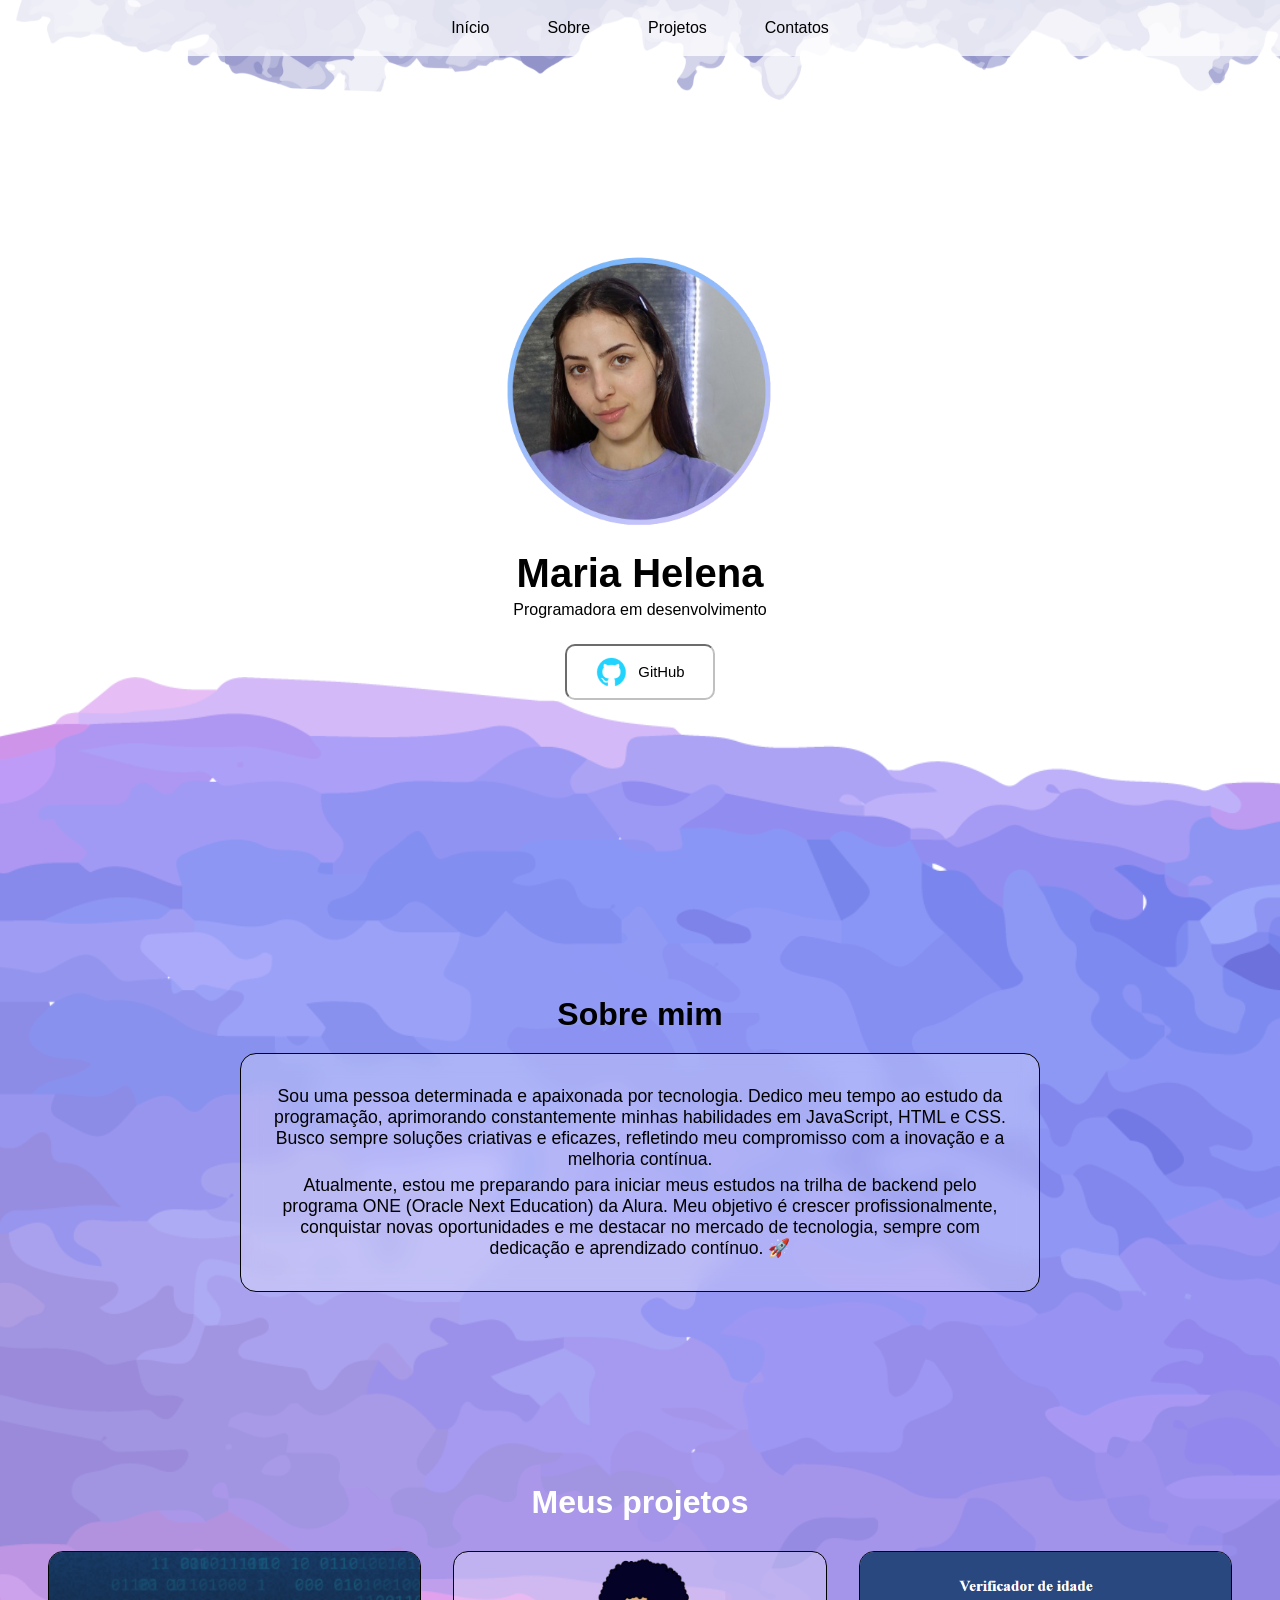
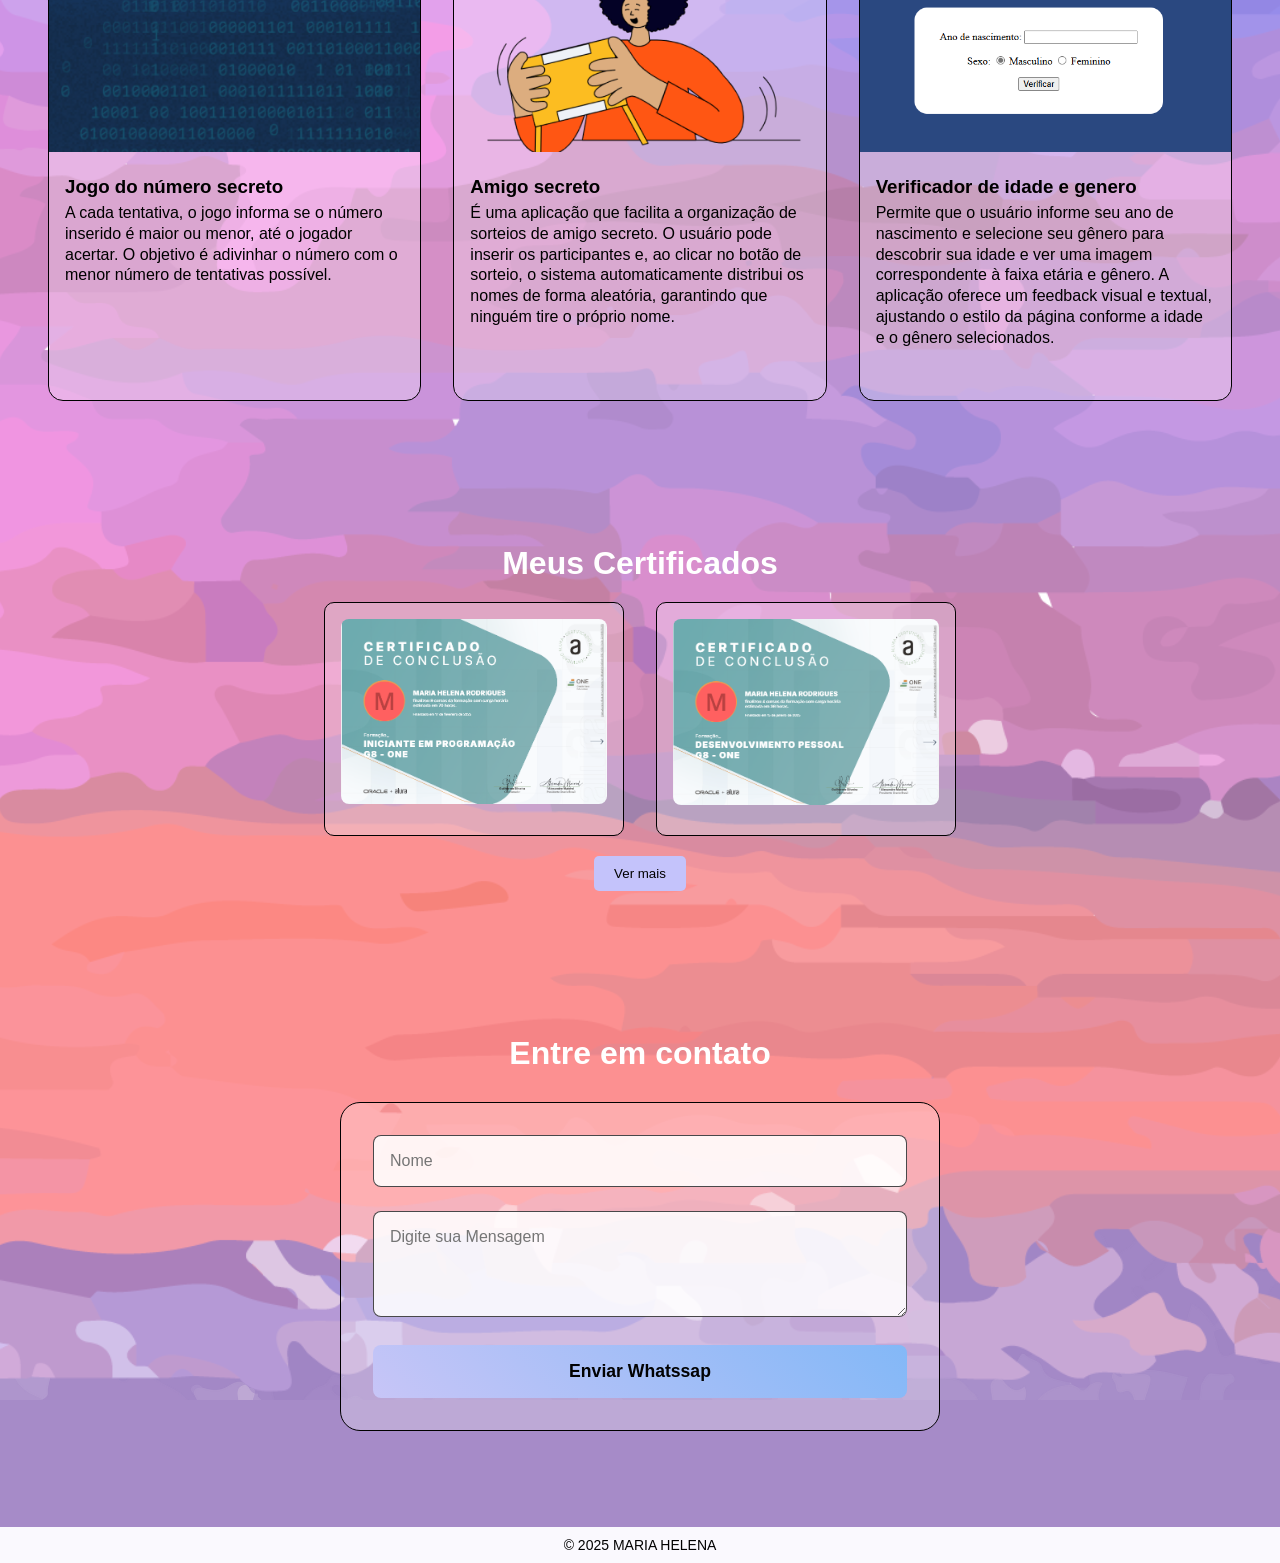
==== index.html @ f303cfcf "Primeiro commit do portfólio" ====
<!DOCTYPE html>
<html lang="en">

<head>
    <meta charset="UTF-8">
    <meta name="viewport" content="width=device-width, initial-scale=1.0">
    <title>portifólio maria helena</title>
    <link rel="stylesheet" href="style.css">
</head>

<body>
    <div class="particulas"></div>

    <nav class="navegacao">
        <ul class="menu">
            <li>
                <a href="#inicio" class="menu__link">Início</a>
            </li>
            <li>
                <a href="#sobre" class="menu__link">Sobre</a>
            </li>
            <li>
                <a href="#projetos" class="menu__link">Projetos</a>
            </li>
            <li>
                <a href="#contatos" class="menu__link">Contatos</a>
            </li>
        </ul>
    </nav>

    <main id="inicio" class="cabecalho">

        <img src="img/foto perfil (1).png" alt="foto perfil" class="foto-perfil-desktop">
        <img src="img/foto perfil 2.png" alt="foto perfil" class="foto-perfil-celular">
        <h1 class="cabecalho__titulo"> Maria Helena</h1>
        <p class="cabecalho__paragrafo">Programadora em desenvolvimento</p>
        <a class="botao-github" href="https://github.com/mariah-1?tab=repositories"> <img
                src="img/github.png">GitHub</a>

    </main>

    <section id="sobre" class="sobre">
        <h2 class="sobre__titulo">Sobre mim</h2>
        <div class="sobre__caixa">
            <p class="sobre__paragrafo">Sou uma pessoa determinada e apaixonada por tecnologia. Dedico meu tempo ao
                estudo da programação, aprimorando constantemente minhas habilidades em JavaScript, HTML e CSS. Busco
                sempre soluções criativas e eficazes, refletindo meu compromisso com a inovação e a melhoria contínua.
            </p>
            <p class="sobre__paragrafo1">Atualmente, estou me preparando para iniciar meus estudos na trilha de backend
                pelo programa ONE (Oracle Next Education) da Alura. Meu objetivo é crescer profissionalmente, conquistar
                novas oportunidades e me destacar no mercado de tecnologia, sempre com dedicação e aprendizado contínuo.
                🚀</p>
        </div>
    </section>

    <section id="projetos" class="projetos">
        <h2 class="projetos__titulo">Meus projetos</h2>
        <div class="projetos__caixa">

            <div class="projetos__card">
                <a class="linkProjetos" href="https://jogo-numero-secreto-blue-two.vercel.app/" target="_blank">
                    <img src="img/jogo-do-numero.png" alt="projeto 1" class="projetos__imagem">
                    <h3 class="titulo-projetos">Jogo do número secreto</h3>
                    <p class="paragrafo-projetos">A cada tentativa, o jogo informa se o número inserido é maior ou
                        menor, até o jogador acertar. O objetivo é adivinhar o número com o menor número de tentativas
                        possível.</p>
                </a>
            </div>

            <div class="projetos__card">
                <a class="linkProjetos" href="https://amigo-secreto22.vercel.app/" target="_blank">
                    <img src="img/amigo-secreto.png" alt="projeto 2" class="projetos__imagem">
                    <h3 class="titulo-projetos">Amigo secreto</h3>
                    <p class="paragrafo-projetos">É uma aplicação que facilita a organização de sorteios de amigo
                        secreto. O usuário pode inserir os participantes e, ao clicar no botão de sorteio, o sistema
                        automaticamente distribui os nomes de forma aleatória, garantindo que ninguém tire o próprio
                        nome.</p>
                </a>
            </div>

            <div class="projetos__card">
                <a class="linkProjetos" href="https://verificador-de-idade-alpha.vercel.app/" target="_blank">
                    <img src="img/verificador.png" alt="projeto 3" class="projetos__imagem">
                    <h3 class="titulo-projetos">Verificador de idade e genero</h3>
                    <p class="paragrafo-projetos">Permite que o usuário informe seu ano de nascimento e selecione seu
                        gênero para descobrir sua idade e ver uma imagem correspondente à faixa etária e gênero. A
                        aplicação oferece um feedback visual e textual, ajustando o estilo da página conforme a idade e
                        o gênero selecionados.</p>
                </a>
            </div>

        </div>

    </section>

    <section id="certificados" class="certificados">
        <h2 class="certificados__titulo">Meus Certificados</h2>
        <div class="certificados__caixa">
            <div class="certificado">
                <a href="https://cursos.alura.com.br/user/mariaah1211/degree-logica-de-programacao-grupo8-one-855206/certificate">
                <img src="img/certificado.png" alt="Certificado 1" class="certificado__imagem">
                </a>

            </div>
            <div class="certificado">
                <a href="https://cursos.alura.com.br/user/mariaah1211/degree-desenvolvimento-pessoal-grupo8-one-855197/certificate">
                <img src="img/certificado02.png" alt="Certificado 2" class="certificado__imagem">
                </a>

            </div>
            <div class="certificado certificado--oculto">
                <a href="https://cursos.alura.com.br/user/mariaah1211/course/chatgpt-otimizando-qualidade-resultados/certificate">
                <img src="img/certificado03.png" alt="Certificado 3" class="certificado__imagem">
                </a>

            </div>
            <div class="certificado certificado--oculto">
                <a href="https://cursos.alura.com.br/user/mariaah1211/course/git-github-compartilhando-colaborando-projetos/certificate">
                <img src="img/certificado04.png" alt="Certificado 4" class="certificado__imagem">
                </a>

            </div>
        </div>
        <button id="verMaisBtn" class="ver-mais-btn">Ver mais</button>
    </section>



    <section id="contatos" class="contatos">
        <h2 class="contatos__titulo">Entre em contato</h2>

        <form id="formulario" class="formulario-contato" onsubmit="enviarWhats(event)">
            <div class="quadrado-text-form">
                <input placeholder="Nome" class="campo-form" id="nome">
            </div>
            <div class="quadrado-text-form">
                <textarea class="campo-form" placeholder="Digite sua Mensagem" rows="4" id="mensagem"></textarea>
            </div>

            <button type="submit" class="botao-form">Enviar Whatssap</button>
        </form>

    </section>

    <script>
        function enviarWhats(event) {
            event.preventDefault()

            var nome = document.getElementById('nome').value
            var mensagem = document.getElementById('mensagem').value
            var telefone = '5543991866599'

            var texto = `Olá! Me chamo ${nome}, ${mensagem}`
            var msgFormatada = encodeURIComponent(texto)

            var url = `https://wa.me/${telefone}?text=${msgFormatada}`

            console.log(url)

            window.open(url, '_blank')
        }

        document.getElementById('verMaisBtn').addEventListener('click', function () {

            var certificadosOcultos = document.querySelectorAll('.certificado--oculto');

            certificadosOcultos.forEach(function (certificado) {
                certificado.style.display = 'block';
            });
            this.style.display = 'none';
        });

    </script>
</body>
<footer>
    <p>&copy; 2025 MARIA HELENA</p>
  </footer>

</html>
---- style.css ----
* {
    margin: 0;
    padding: 0;
    box-sizing: border-box;
    font-family: 'Lucida Sans', 'Lucida Sans Regular', 'Lucida Grande', 'Lucida Sans Unicode', Geneva, Verdana, sans-serif;
}

html,
body {
    overflow-x: hidden;
}

body {
    overflow-x: hidden;
    color: white;
    background-image: url('img/fundo.png');
    background-color: #A68BC8;
    background-repeat: no-repeat;
    height: 100%;
}

.navegacao {
    top: 0;
    background: rgba(255, 255, 255, 0.753);
    width: 100%;
    z-index: 100;
    padding: 1.5%;
    position: fixed;
}

.menu {
    display: flex;
    justify-content: center;
    list-style: none;
    gap: 3rem;

}

.menu__link {
    text-decoration: none;
    color: black;
    font-weight: 500;
    position: relative;
    padding: 5px;
    scroll-behavior: smooth;
}

.menu__link::before {
    content: '';
    height: 2px;
    width: 0%;
    position: absolute;
    bottom: 0;
    left: 0;
    background-image: radial-gradient(#3a1e58, #7168f0);
    transition: width 0.5s ease;
    scroll-behavior: smooth;
}

.menu__link:hover::before {
    width: 100%;
    scroll-behavior: smooth;
}

.cabecalho {
    height: 100vh;
    display: flex;
    justify-content: center;
    align-items: center;
    flex-direction: column;
}

.foto-perfil-celular {
    display: none;
}

.foto-perfil-desktop {
    display: block;
    width: 700px;
    height: 400px;
    animation: flutuar 3s ease-in-out infinite;
    margin-left: -20px;
}

.cabecalho__titulo {
    display: flex;
    margin-top: -50px;
    color: black;
}

.cabecalho__paragrafo {
    font-size: 1rem;
    padding: 5px;
    color: black;
}

.botao-github {
    display: flex;
    gap: 10px;
    border-style: inset;
    border-width: 2px;
    border-color: #c0c0c0;
    padding: 10px;
    width: 150px;
    text-align: center;
    border-radius: 10px;
    font-size: 0.93rem;
    padding: 10px 0;
    text-decoration: none;
    color: black;
    pointer-events: auto;
    z-index: 2;
    justify-content: center;
    align-items: center;
    margin-top: 20px;
}

.botao-github:hover {
    background-color: #919191;
    color: var white;
}

h1 {
    color: white;
    font-weight: bold;
    font-size: 2.5rem;
}

.sobre {
    padding: 6rem 3rem;
}

.sobre__titulo {
    font-size: 2rem;
    color: black;
    text-align: center;
    margin-bottom: 20px;
}

.sobre__caixa {
    padding: 2rem;
    max-width: 800px;
    margin: 0 auto;
    border-radius: 16px;
    border: 1px solid black;
    backdrop-filter: blur(10px);
    background: rgba(255, 255, 255, 0.253);

}

.sobre__paragrafo {
    text-align: center;
    font-size: 1.1rem;
    margin-bottom: 5px;
    color: black;
}

.sobre__paragrafo1 {
    text-align: center;
    font-size: 1.1rem;
    color: black;
}

.projetos {
    padding: 6rem 3rem;
    scroll-behavior: smooth;
}

.projetos__titulo {
    font-size: 2rem;
    margin-bottom: 30px;
    text-align: center;
}

.projetos__caixa {
    display: flex;
    flex-direction: row;
    gap: 2rem;

}

.linkProjetos {
    text-decoration: none;
}

.projetos__card {
    background: rgba(255, 255, 255, 0.253);
    overflow: hidden;
    border: 1px solid black;
    border-radius: 15px;
    transition: all 0.5s ease;
    cursor: pointer;
    text-transform: none;
    width: 400px;
    margin: auto;
    height: 450px;
}

.projetos__card:hover {
    box-shadow: 0 10px 20px rgba(150, 108, 248, 0.63);
    transform: translateY(-10px) scale(1.03);
}

.projetos__imagem {
    height: 200px;
    width: 100%;
    object-fit: cover;
}

.titulo-projetos {
    color: white;
    padding: 0rem 1rem;
    padding-top: 20px;
    padding-bottom: 5px;
    color: black;
}

.paragrafo-projetos {
    color: white;
    line-height: 1.3rem;
    padding: 0 1rem;
    padding-bottom: 20px;
    color: black;
}

.certificados {
    padding: 3rem;
    text-align: center;
    white-space: nowrap;
    scroll-behavior: smooth;
}

.certificados__titulo {
    font-size: 2rem;
    margin-bottom: 20px;
    color: white;
}

.certificados__caixa {
    display: flex;
    gap: 2rem;
    justify-content: center;
    flex-wrap: wrap;
}

.certificado:hover {
    cursor: pointer;
    background: #5252527e;
}

.certificado {
    background-color: rgba(255, 255, 255, 0.253);
    border: 1px solid black;
    border-radius: 10px;
    padding: 1rem;
    width: 300px;
    text-align: center;
}

.certificado__imagem {
    width: 100%;
    border-radius: 8px;
    margin-bottom: 10px;
}

.certificado--oculto {
    display: none;
}

.ver-mais-btn {
    background-color: #C4C3FB;
    color: #000000;
    border: none;
    padding: 10px 20px;
    border-radius: 5px;
    cursor: pointer;
    margin-top: 20px;
}

.ver-mais-btn:hover {
    background-color: #9797c7;
}

.contatos {
    padding: 6rem 3rem;
    text-align: center;
}

.contatos__titulo {
    font-size: 2rem;
    margin-bottom: 30px;
}


.formulario-contato {
    background: rgba(255, 255, 255, 0.253);
    padding: 2rem;
    max-width: 600px;
    margin: 0 auto;
    border: 1px solid black;
    border-radius: 20px;
}

.quadrado-text-form {
    margin-bottom: 1.5rem;
}

.campo-form {
    width: 100%;
    padding: 1rem;
    border-radius: 8px;
    color: black;
    background: #ffffffde;
    border: 1px solid #484749fd;
    outline: none;
    font-size: 1rem;
}

.campo-form:focus {
    border-color: #3c207e;
    box-shadow: 0 0 10px #5fa2fabe;
}

.botao-form {
    color: #020202;
    font-size: 1.1rem;
    background: linear-gradient(45deg, #C7C5F7, #83B8F7);
    padding: 1rem 2rem;
    border: none;
    border-radius: 8px;
    cursor: pointer;
    font-weight: bold;
    width: 100%;
    transition: all 0.5s ease;
}

.botao-form:hover {
    transform: translateY(-4px);
}

footer {
    background-color: #FAF9FE;
    color: black;
    text-align: center;
    padding: 10px;
    font-size: 14px;
    position: relative;
    bottom: 0;
    width: 100%;
}

@keyframes flutuar {

    0%,
    100% {
        transform: translateY(0);
    }

    50% {
        transform: translateY(-20px);
    }
}

@media (max-width: 768px) {

    .menu {
        gap: 1rem;
        margin: auto;
        padding: 1.5%;
        width: 90%;
    }

    .foto-perfil-desktop {
        display: none;
    }

    .foto-perfil-celular {
        display: block;
        width: 100%;
        max-width: 300px;
        animation: flutuar 3s ease-in-out infinite;
        animation: flutuar 3s ease-in-out infinite;
        margin-top: -10%;
        margin: 20%;
    }

    .cabecalho__titulo {
        font-size: 2.2rem;
    }

    .sobre {
        padding: 6rem 2rem 0;
    }

    .sobre__caixa {
        padding: 1rem;
    }

    .projetos {
        padding: 6rem 2rem 3rem;
    }

    .projetos__caixa {
        flex-direction: column;
        max-width: 100%;
        margin: auto;
        box-sizing: border-box;
    }

    .projetos__caixa {
        gap: 2rem;
        margin: auto;
    }

    .projetos__card {
        background: rgba(255, 255, 255, 0.253);
        overflow: hidden;
        border: 1px solid black;
        border-radius: 15px;
        transition: all 0.5s ease;
        cursor: pointer;
        text-transform: none;
        width: 300px;
        margin: auto;
        height: 455px;
    }

    .titulo-projetos {
        text-align: center;
        padding: 1rem 0;
    }

    .paragrafo-projetos {
        text-align: center;
        padding: 0 0.2rem;
    }

    .certificados {
        text-align: center;
    }

    .contatos {
        padding: 3rem 1rem 3rem;
        text-align: center;
    }
}
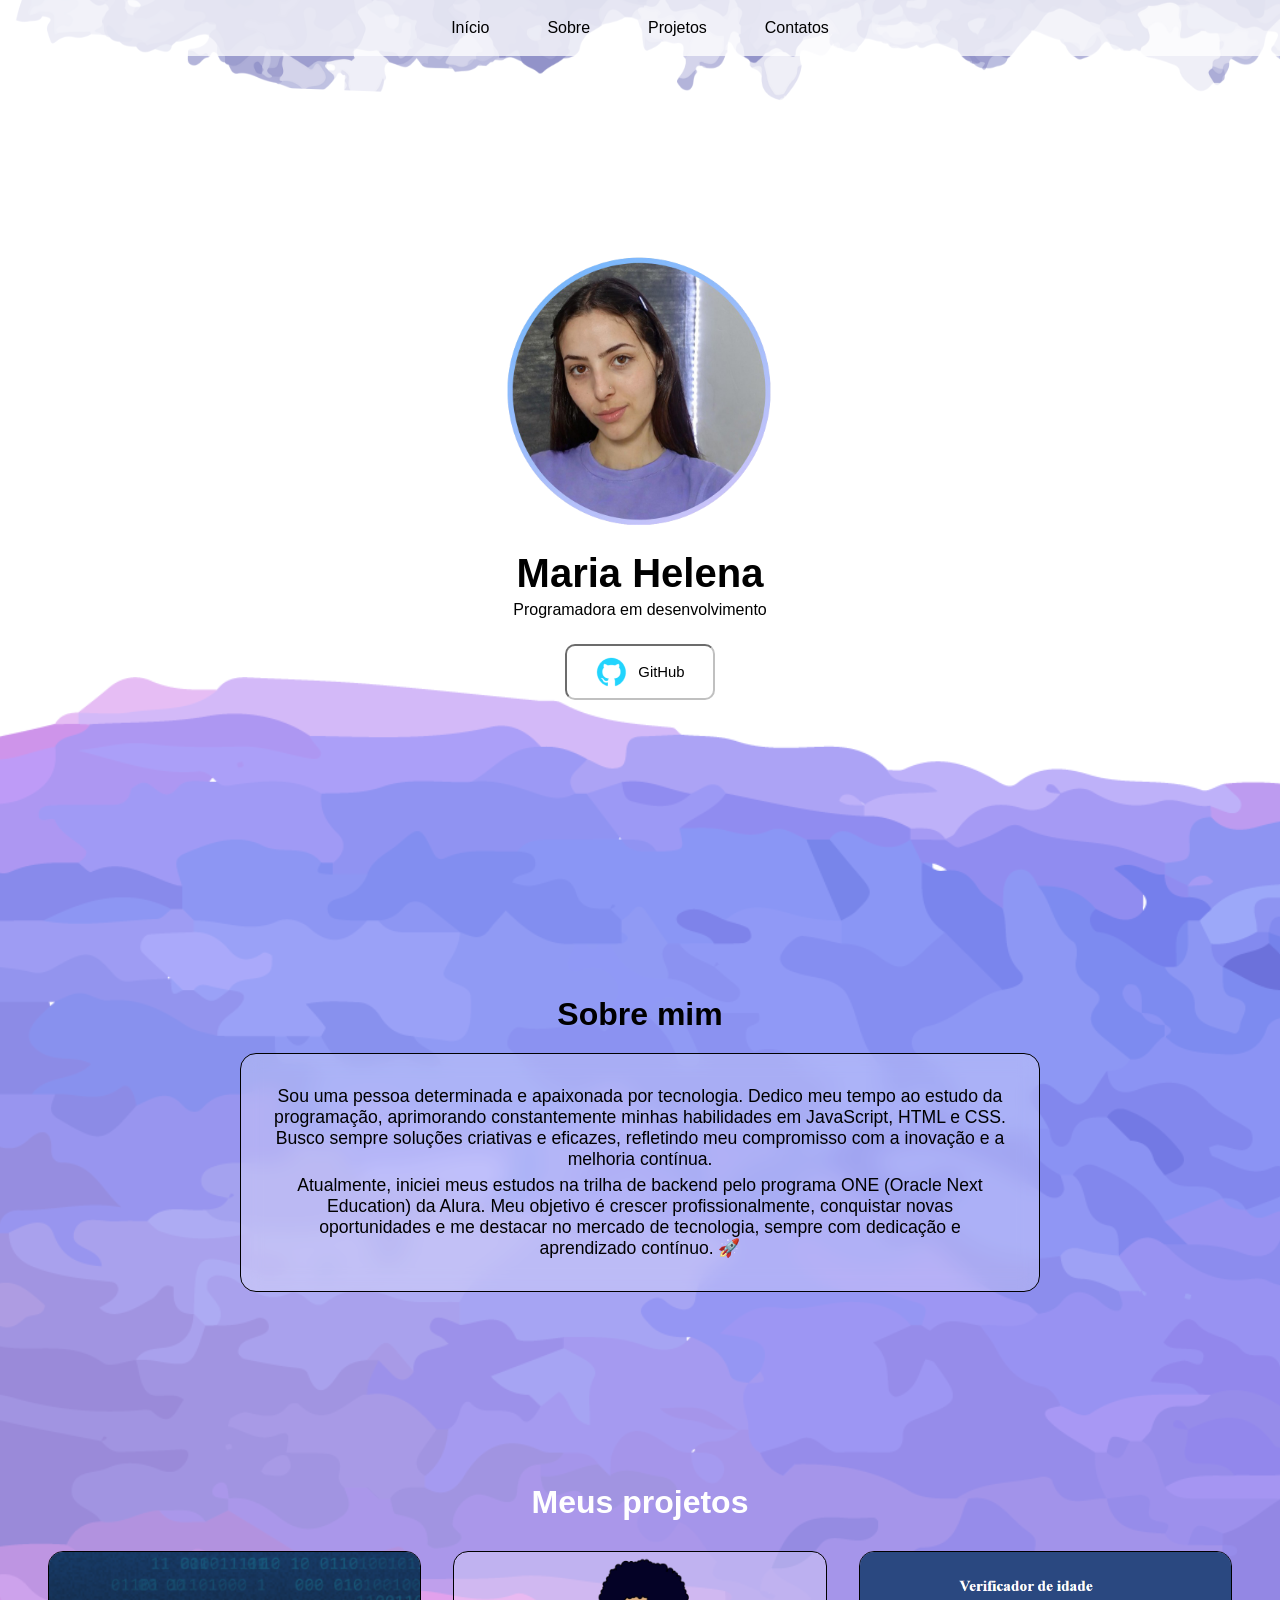
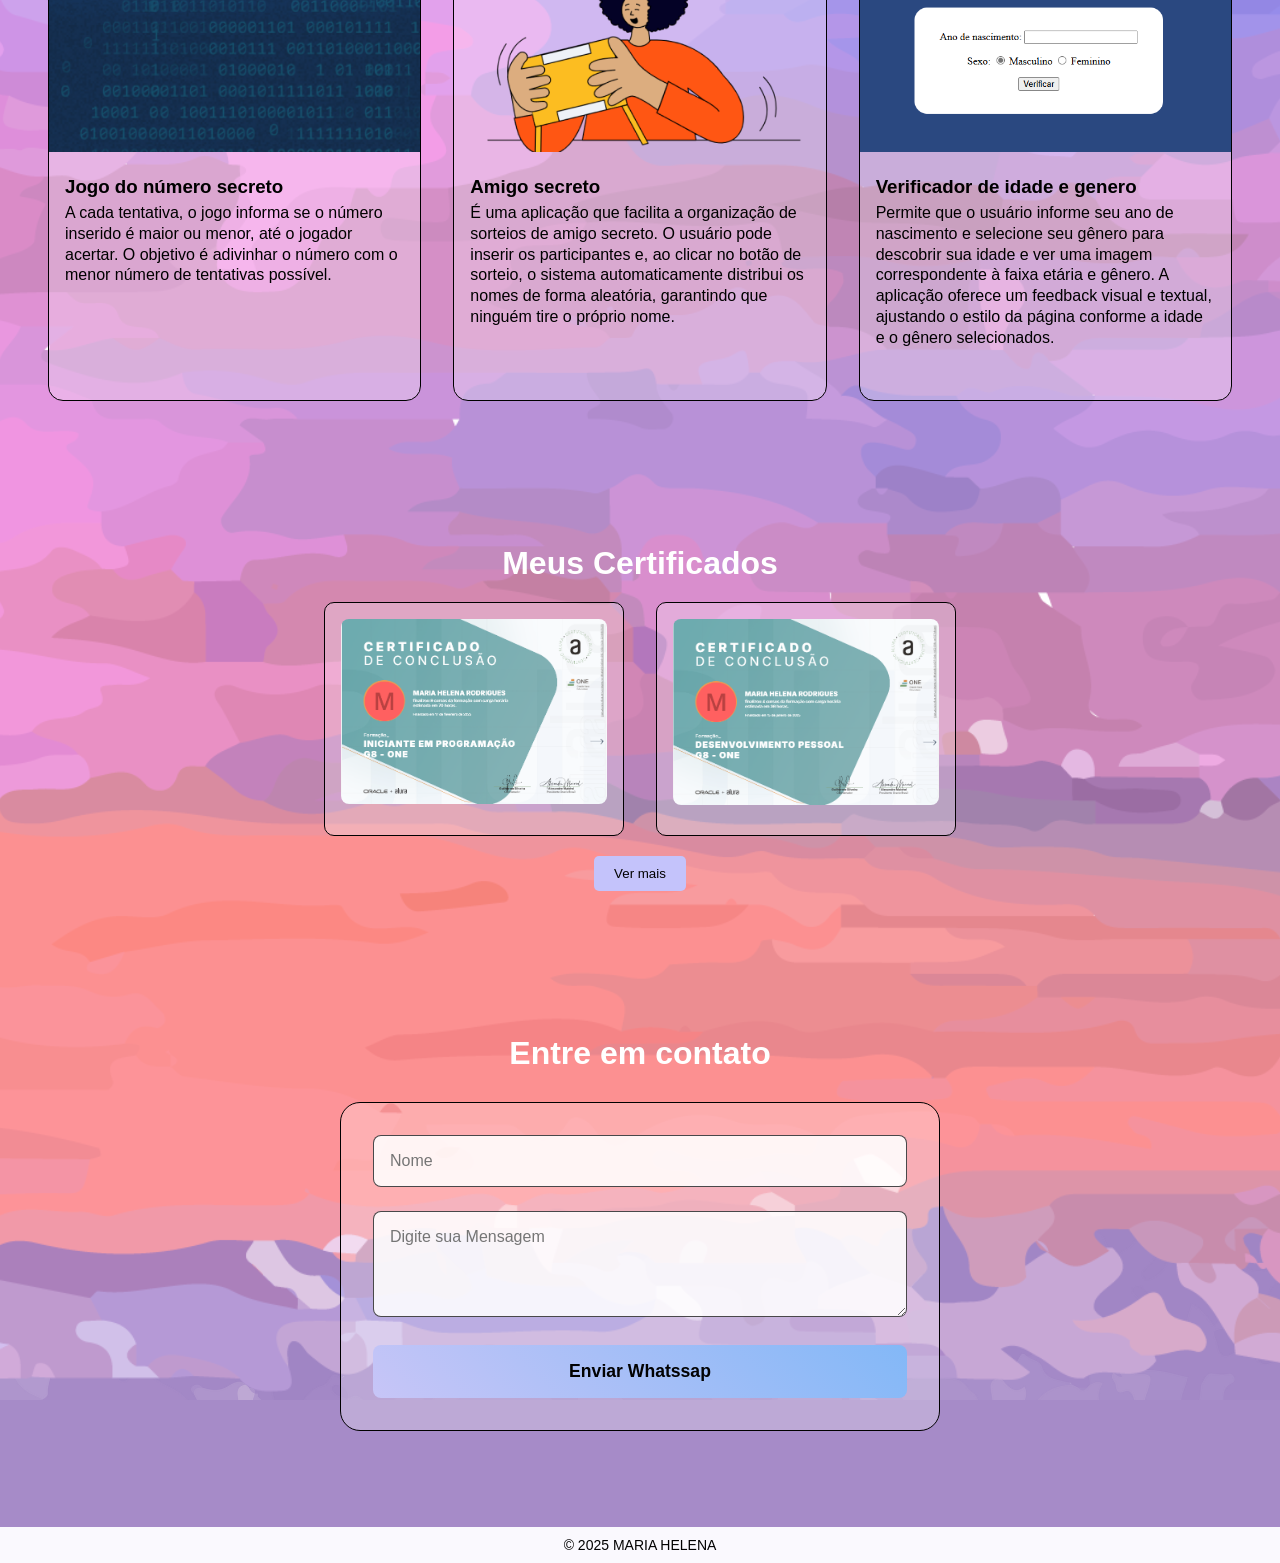
==== commit 424529eb: "mudança no texto" ====
--- a/index.html
+++ b/index.html
@@ -46,9 +46,7 @@
                 estudo da programação, aprimorando constantemente minhas habilidades em JavaScript, HTML e CSS. Busco
                 sempre soluções criativas e eficazes, refletindo meu compromisso com a inovação e a melhoria contínua.
             </p>
-            <p class="sobre__paragrafo1">Atualmente, estou me preparando para iniciar meus estudos na trilha de backend
-                pelo programa ONE (Oracle Next Education) da Alura. Meu objetivo é crescer profissionalmente, conquistar
-                novas oportunidades e me destacar no mercado de tecnologia, sempre com dedicação e aprendizado contínuo.
+            <p class="sobre__paragrafo1">Atualmente, iniciei meus estudos na trilha de backend pelo programa ONE (Oracle Next Education) da Alura. Meu objetivo é crescer profissionalmente, conquistar novas oportunidades e me destacar no mercado de tecnologia, sempre com dedicação e aprendizado contínuo.
                 🚀</p>
         </div>
     </section>
@@ -97,26 +95,30 @@
         <h2 class="certificados__titulo">Meus Certificados</h2>
         <div class="certificados__caixa">
             <div class="certificado">
-                <a href="https://cursos.alura.com.br/user/mariaah1211/degree-logica-de-programacao-grupo8-one-855206/certificate">
-                <img src="img/certificado.png" alt="Certificado 1" class="certificado__imagem">
+                <a
+                    href="https://cursos.alura.com.br/user/mariaah1211/degree-logica-de-programacao-grupo8-one-855206/certificate">
+                    <img src="img/certificado.png" alt="Certificado 1" class="certificado__imagem">
                 </a>
 
             </div>
             <div class="certificado">
-                <a href="https://cursos.alura.com.br/user/mariaah1211/degree-desenvolvimento-pessoal-grupo8-one-855197/certificate">
-                <img src="img/certificado02.png" alt="Certificado 2" class="certificado__imagem">
+                <a
+                    href="https://cursos.alura.com.br/user/mariaah1211/degree-desenvolvimento-pessoal-grupo8-one-855197/certificate">
+                    <img src="img/certificado02.png" alt="Certificado 2" class="certificado__imagem">
                 </a>
 
             </div>
             <div class="certificado certificado--oculto">
-                <a href="https://cursos.alura.com.br/user/mariaah1211/course/chatgpt-otimizando-qualidade-resultados/certificate">
-                <img src="img/certificado03.png" alt="Certificado 3" class="certificado__imagem">
+                <a
+                    href="https://cursos.alura.com.br/user/mariaah1211/course/chatgpt-otimizando-qualidade-resultados/certificate">
+                    <img src="img/certificado03.png" alt="Certificado 3" class="certificado__imagem">
                 </a>
 
             </div>
             <div class="certificado certificado--oculto">
-                <a href="https://cursos.alura.com.br/user/mariaah1211/course/git-github-compartilhando-colaborando-projetos/certificate">
-                <img src="img/certificado04.png" alt="Certificado 4" class="certificado__imagem">
+                <a
+                    href="https://cursos.alura.com.br/user/mariaah1211/course/git-github-compartilhando-colaborando-projetos/certificate">
+                    <img src="img/certificado04.png" alt="Certificado 4" class="certificado__imagem">
                 </a>
 
             </div>
@@ -174,6 +176,6 @@
 </body>
 <footer>
     <p>&copy; 2025 MARIA HELENA</p>
-  </footer>
+</footer>
 
 </html>
